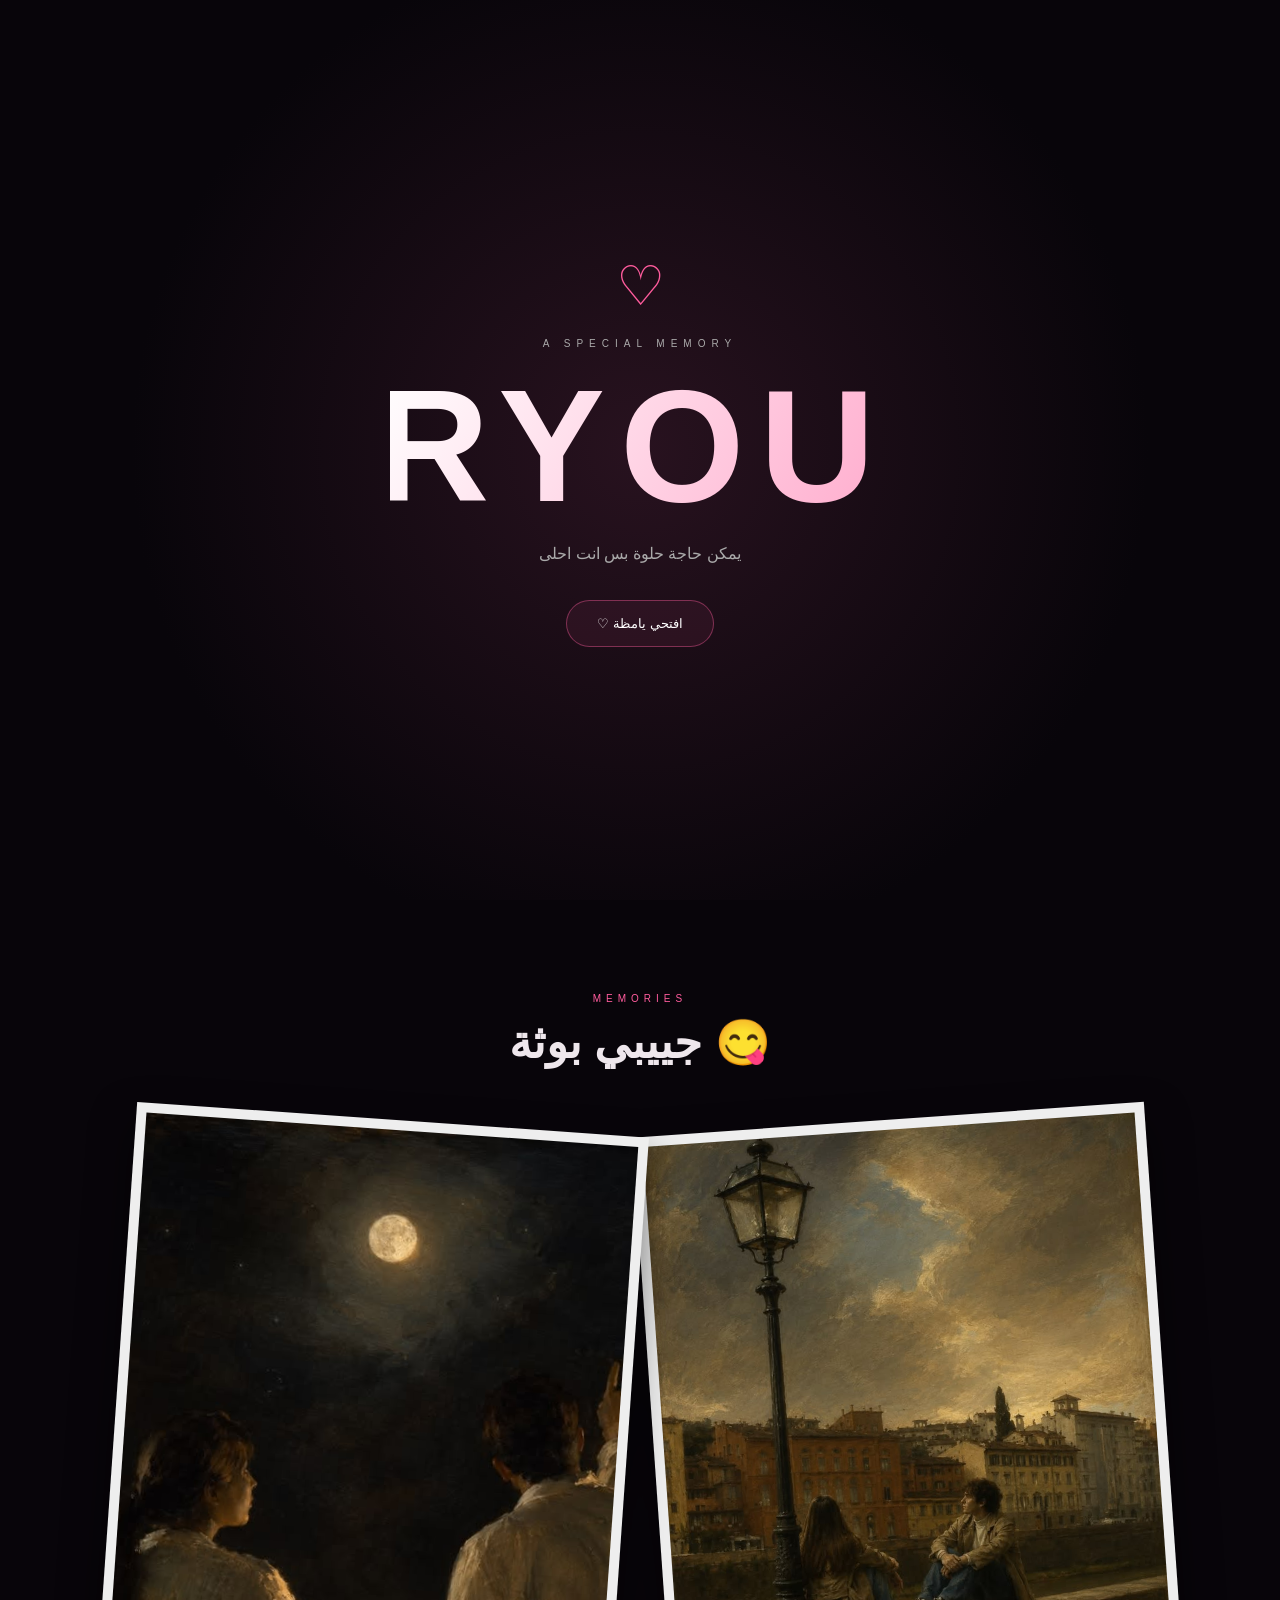
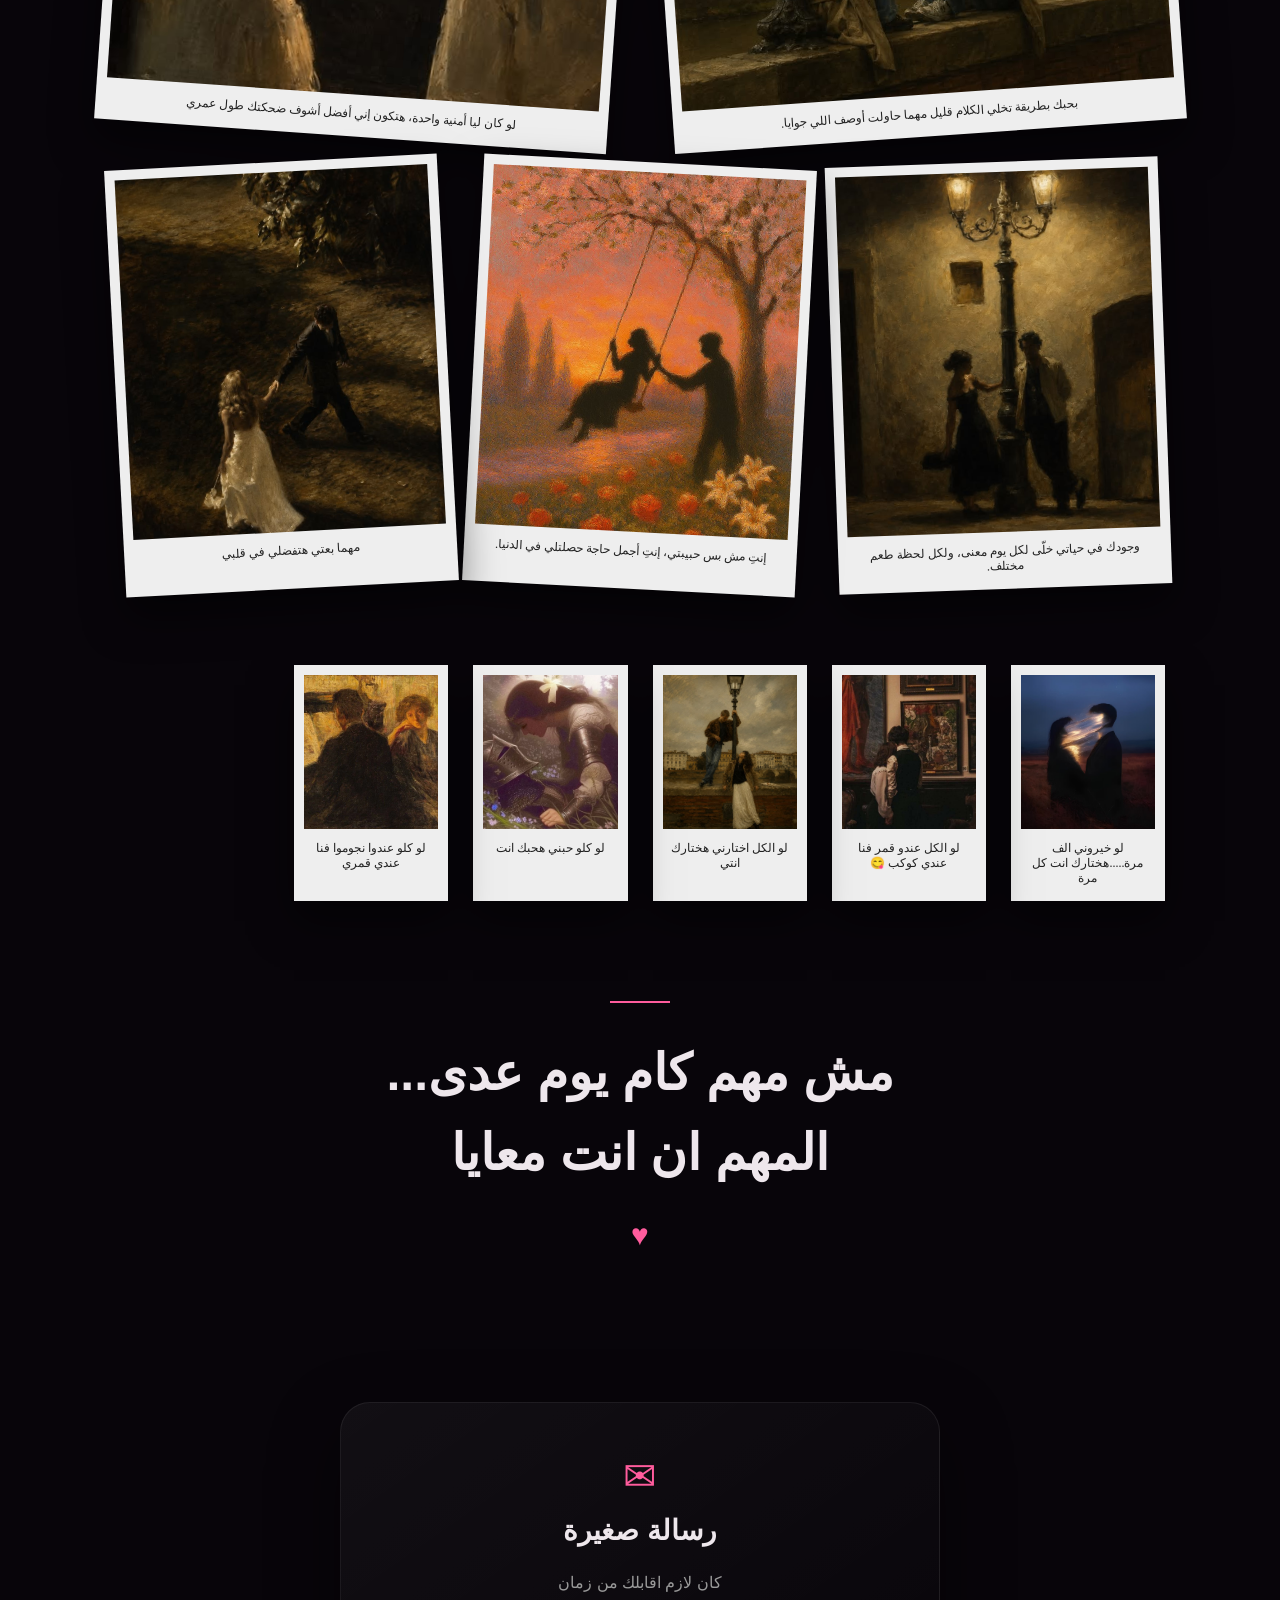
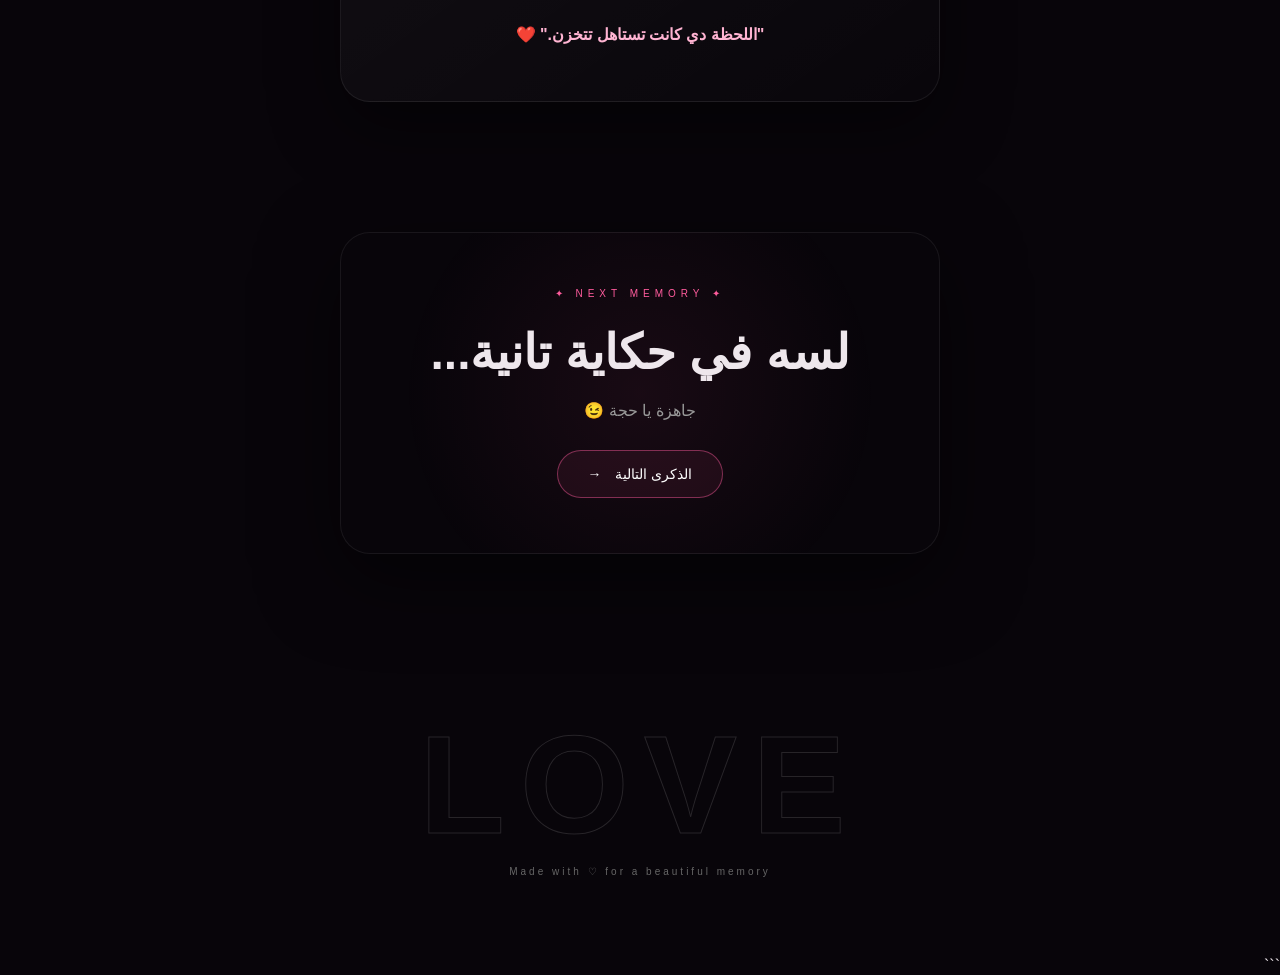
==== love.html @ 93a31495 "Update love.html" ====
```html
<!DOCTYPE html>
<html lang="ar" dir="rtl">

<head>
    <meta charset="UTF-8">
    <meta name="viewport" content="width=device-width, initial-scale=1.0">

    <title>LOVE ♡</title>

    <!-- CSS -->
    <link rel="stylesheet" href="./love.css">
</head>

<body>

    <!-- الخلفية -->
    <div class="background">
        <div class="glow glow1"></div>
        <div class="glow glow2"></div>
        <div class="stars"></div>
    </div>


    <!-- شاشة البداية -->
    <section class="intro" id="intro">

        <div class="intro-box">

            <div class="mini-heart">♡</div>

            <p class="intro-small">
                A SPECIAL MEMORY
            </p>

            <h1>FORYOU</h1>

            <p class="intro-text">
                يمكن حاجة حلوة بس انت احلى
            </p>

            <button id="openBtn">
                افتحي يامظة
                <span>♡</span>
            </button>

        </div>

    </section>


    <main>

        <!-- الهيدر -->
        <header class="hero">

            <span class="label">
                ✦ انا عندي لعنيكي كلام ✦
            </span>

            <h2>
                هنا كل صورة...
                <br>
                بتحكي حكاية
            </h2>

            <p>
                لحظات صغيرة، بس معناها كبير.
            </p>

        </header>


        <!-- مشغل الأغنية -->
        <section class="music-section">

            <div class="music-card">

                <div class="music-disc">
                    <div class="disc-center">♡</div>
                </div>

                <div class="music-info">

                    <span>NOW PLAYING</span>

                    <h3>
                        انا عندي لعنيكي كلام
                    </h3>

                    <p>
                        شغلي
                    </p>

                    <div class="progress">
                        <div id="progress"></div>
                    </div>

                </div>

                <button class="play-btn" id="playBtn">
                    ▶
                </button>

            </div>

            <!-- مهم: استخدم ./ بدل / -->
            <audio id="song" src=".esmy.mp3"></audio>

        </section>


        <!-- العبارة -->
        <section class="quote">

            <span>01</span>

            <p>
                "أجمل الذكريات مش اللي بنخطط لها،
                هي اللي بتيجي فجأة وتفضل في القلب بحبك."
            </p>

        </section>


        <!-- معرض الصور -->
        <section class="gallery">

            <div class="section-title">

                <span>MEMORIES</span>

                <h3>
                    😋 جييبي بوثة
                </h3>

            </div>


            <div class="photos">


                <div class="photo photo1">

                    <img src="love1.jpg" alt="Memory 1">

                    <div class="photo-caption">
                        بحبك بطريقة تخلي الكلام قليل مهما حاولت أوصف اللي جوايا.
                    </div>

                </div>


                <div class="photo photo2">

                    <img src="love2.jpg" alt="Memory 2">

                    <div class="photo-caption">
                        لو كان ليا أمنية واحدة، هتكون إني أفضل أشوف ضحكتك طول عمري
                    </div>

                </div>


                <div class="photo photo3">

                    <img src="love3.jpg" alt="Memory 3">

                    <div class="photo-caption">
                        وجودك في حياتي خلّى لكل يوم معنى، ولكل لحظة طعم مختلف.
                    </div>

                </div>


                <div class="photo photo4">

                    <img src="love4.jpg" alt="Memory 4">

                    <div class="photo-caption">
                        إنتِ مش بس حبيبتي، إنتِ أجمل حاجة حصلتلي في الدنيا.
                    </div>

                </div>


                <div class="photo photo5">

                    <img src="love5.jpg" alt="Memory 5">

                    <div class="photo-caption">
                        مهما بعتي هتفضلي في قلبي
                    </div>

                </div>


                <div class="photo photo6">

                    <img src="love6.jpg" alt="Memory 6">

                    <div class="photo-caption">
                        لو خيروني الف مرة.....هختارك انت كل مرة
                    </div>

                </div>


                <div class="photo photo7">

                    <img src="love7.jpg" alt="Memory 7">

                    <div class="photo-caption">
                        لو الكل عندو قمر فنا عندي كوكب 😋
                    </div>

                </div>


                <div class="photo photo8">

                    <img src="love8.jpg" alt="Memory 8">

                    <div class="photo-caption">
                        لو الكل اختارني هختارك انتي
                    </div>

                </div>


                <div class="photo photo9">

                    <img src="love9.jpg" alt="Memory 9">

                    <div class="photo-caption">
                        لو كلو حبني هحبك انت
                    </div>

                </div>


                <div class="photo photo10">

                    <img src="love10.jpg" alt="Memory 10">

                    <div class="photo-caption">
                        لو كلو عندوا نجوموا فنا عندي قمري
                    </div>

                </div>


            </div>

        </section>


        <!-- عبارة كبيرة -->
        <section class="big-quote">

            <div class="quote-line"></div>

            <h3>
                مش مهم كام يوم عدى...
                <br>
                المهم ان انت معايا
            </h3>

            <div class="quote-heart">
                ♥
            </div>

        </section>


        <!-- بطاقة الرسالة -->
        <section class="message">

            <div class="message-card">

                <div class="envelope">
                    ✉
                </div>

                <h3>
                    رسالة صغيرة
                </h3>

                <p>
                    كان لازم اقابلك من زمان
                </p>

                <strong>
                    "اللحظة دي كانت تستاهل تتخزن." ❤️
                </strong>

            </div>

        </section>


        <!-- الانتقال للصفحة التالية -->
        <section class="next-page">

            <div class="next-content">

                <span>
                    ✦ NEXT MEMORY ✦
                </span>

                <h3>
                    لسه في حكاية تانية...
                </h3>

                <p>
                    جاهزة يا حجة 😉
                </p>

                <button id="nextBtn">
                    الذكرى التالية
                    <span>→</span>
                </button>

            </div>

        </section>


        <!-- النهاية -->
        <footer>

            <h2>
                LOVE
            </h2>

            <p>
                Made with ♡ for a beautiful memory
            </p>

        </footer>

    </main>


    <!-- عارض الصور -->
    <div class="lightbox" id="lightbox">

        <button id="closeLightbox">
            ×
        </button>

        <img id="lightboxImg" src="" alt="">

    </div>


    <!-- JavaScript -->
    <script src="love.js"></script>

</body>

</html>
```
---- love.css ----
* {
    margin: 0;
    padding: 0;
    box-sizing: border-box;
}

:root {
    --pink: #ff5c9d;
    --soft: #ffb4d2;
    --dark: #08050a;
    --card: #151016;
    --text: #eee7ec;
}

html {
    scroll-behavior: smooth;
}

body {
    background: var(--dark);
    color: var(--text);
    font-family: Arial, sans-serif;
    overflow-x: hidden;
}


/* =========================
   BACKGROUND
========================= */

.background {
    position: fixed;
    inset: 0;
    z-index: -1;
    overflow: hidden;
}

.glow {
    position: absolute;
    width: 450px;
    height: 450px;
    border-radius: 50%;
    filter: blur(150px);
    opacity: .13;
}

.glow1 {
    background: #ff3d91;
    top: -200px;
    right: -150px;
}

.glow2 {
    background: #803cff;
    bottom: -200px;
    left: -150px;
}

.stars {
    position: absolute;
    inset: 0;

    background-image:
        radial-gradient(circle, #fff 1px, transparent 1px);

    background-size: 70px 70px;

    opacity: .15;

    animation: starsMove 20s linear infinite;
}

@keyframes starsMove {
    from {
        transform: translateY(0);
    }

    to {
        transform: translateY(-70px);
    }
}


/* =========================
   INTRO
========================= */

.intro {
    position: fixed;
    inset: 0;
    z-index: 100;

    display: flex;
    align-items: center;
    justify-content: center;

    background:
        radial-gradient(
            circle at center,
            #28121f,
            #08050a 65%
        );

    transition: 1s ease;
}

.intro.hide {
    opacity: 0;
    transform: scale(1.15);
    pointer-events: none;
}

.intro-box {
    text-align: center;
    width: 90%;
    max-width: 500px;
}

.mini-heart {
    font-size: 55px;
    color: var(--pink);

    animation: heartbeat 1.5s infinite;
}

@keyframes heartbeat {

    50% {
        transform: scale(1.2);
    }

}

.intro-small {
    margin-top: 20px;

    font-size: 10px;
    letter-spacing: 6px;

    color: #aaa;
}

.intro h1 {
    margin-top: 5px;

    font-size: clamp(80px, 20vw, 160px);

    letter-spacing: 15px;

    color: transparent;

    background:
        linear-gradient(
            120deg,
            white,
            var(--soft),
            var(--pink),
            white
        );

    background-size: 300%;

    -webkit-background-clip: text;

    animation: gradient 5s linear infinite;
}

@keyframes gradient {

    to {
        background-position: 300%;
    }

}

.intro-text {
    color: #aaa;
    line-height: 2;
}

#openBtn {
    margin-top: 30px;

    padding: 15px 30px;

    border-radius: 50px;

    border: 1px solid #ff5c9d66;

    background: #ff5c9d12;

    color: white;

    cursor: pointer;

    transition: .4s;
}

#openBtn:hover {
    background: var(--pink);
    transform: translateY(-4px);

    box-shadow:
        0 15px 40px #ff5c9d40;
}


/* =========================
   MAIN
========================= */

main {
    width: min(1050px, 92%);
    margin: auto;

    padding: 80px 0;
}


/* =========================
   HERO
========================= */

.hero {
    text-align: center;
    padding: 50px 0;
}

.label {
    color: var(--pink);

    font-size: 10px;

    letter-spacing: 5px;
}

.hero h2 {
    margin-top: 20px;

    font-size: clamp(35px, 7vw, 70px);

    line-height: 1.2;
}

.hero p {
    margin-top: 20px;

    color: #9d949b;
}


/* =========================
   MUSIC
========================= */

.music-section {
    margin: 60px auto;

    max-width: 700px;
}

.music-card {
    display: flex;

    align-items: center;

    gap: 20px;

    padding: 20px;

    border-radius: 25px;

    background:
        linear-gradient(
            145deg,
            #ffffff0c,
            #ffffff02
        );

    border: 1px solid #ffffff12;

    backdrop-filter: blur(15px);

    box-shadow:
        0 25px 70px #0008;
}

.music-disc {
    flex: 0 0 75px;

    width: 75px;
    height: 75px;

    border-radius: 50%;

    background:
        repeating-radial-gradient(
            circle,
            #171419 0,
            #171419 4px,
            #252028 5px,
            #111 7px
        );

    display: flex;
    justify-content: center;
    align-items: center;

    animation: disc 5s linear infinite;
    animation-play-state: paused;
}

.music-disc.playing {
    animation-play-state: running;
}

@keyframes disc {
    to {
        transform: rotate(360deg);
    }
}

.disc-center {
    width: 25px;
    height: 25px;

    display: flex;
    align-items: center;
    justify-content: center;

    border-radius: 50%;

    background: var(--pink);

    color: white;
}

.music-info {
    flex: 1;
}

.music-info span {
    color: var(--pink);

    font-size: 9px;

    letter-spacing: 3px;
}

.music-info h3 {
    margin-top: 6px;
}

.music-info p {
    margin-top: 5px;

    color: #777;

    font-size: 12px;
}

.progress {
    height: 3px;

    margin-top: 12px;

    background: #ffffff15;

    border-radius: 10px;
}

#progress {
    width: 0%;
    height: 100%;

    background: var(--pink);

    border-radius: inherit;
}

.play-btn {
    width: 50px;
    height: 50px;

    border-radius: 50%;

    border: 1px solid #ff5c9d60;

    background: #ff5c9d15;

    color: white;

    cursor: pointer;

    transition: .3s;
}

.play-btn:hover {
    background: var(--pink);

    transform: scale(1.08);
}


/* =========================
   QUOTE
========================= */

.quote {
    max-width: 700px;

    margin: 100px auto;

    text-align: center;
}

.quote span {
    color: var(--pink);

    font-size: 12px;

    letter-spacing: 5px;
}

.quote p {
    margin-top: 20px;

    font-size: clamp(22px, 4vw, 35px);

    line-height: 1.8;

    color: #ddd;
}


/* =========================
   GALLERY
========================= */

.gallery {
    margin-top: 120px;
}

.section-title {
    text-align: center;
}

.section-title span {
    color: var(--pink);

    font-size: 10px;

    letter-spacing: 5px;
}

.section-title h3 {
    margin-top: 12px;

    font-size: 45px;
}


/* الصور */

.photos {
    display: grid;

    grid-template-columns:
        repeat(6, 1fr);

    gap: 25px;

    margin-top: 50px;
}

.photo {
    position: relative;

    padding: 10px;

    background: #eee;

    box-shadow:
        0 20px 40px #0008;

    cursor: pointer;

    transition: .5s;

    opacity: 0;
    transform: translateY(50px) rotate(0);
}

.photo.show {
    opacity: 1;
}

.photo:hover {
    transform:
        translateY(-15px)
        rotate(0deg)
        scale(1.04);

    z-index: 5;

    box-shadow:
        0 30px 70px #000;
}

.photo img {
    display: block;

    width: 100%;

    aspect-ratio: 1 / 1.15;

    object-fit: cover;
}

.photo-caption {
    padding: 12px 5px 5px;

    color: #222;

    font-family: cursive;

    font-size: 12px;

    text-align: center;
}

.photo1 {
    grid-column: span 3;

    transform: rotate(-4deg);
}

.photo2 {
    grid-column: span 3;

    transform: rotate(4deg);
}

.photo3 {
    grid-column: span 2;

    transform: rotate(-2deg);
}

.photo4 {
    grid-column: span 2;

    transform: rotate(3deg);
}

.photo5 {
    grid-column: span 2;

    transform: rotate(-3deg);
}


/* =========================
   BIG QUOTE
========================= */

.big-quote {
    text-align: center;

    margin: 150px auto;

    max-width: 800px;
}

.quote-line {
    width: 60px;
    height: 2px;

    margin: auto;

    background: var(--pink);
}

.big-quote h3 {
    margin-top: 30px;

    font-size: clamp(28px, 5vw, 50px);

    line-height: 1.6;
}

.quote-heart {
    margin-top: 25px;

    color: var(--pink);

    font-size: 30px;

    animation: heartbeat 1.5s infinite;
}


/* =========================
   MESSAGE
========================= */

.message {
    display: flex;

    justify-content: center;

    margin-top: 100px;
}

.message-card {
    width: min(600px, 100%);

    padding: 50px 30px;

    text-align: center;

    border-radius: 30px;

    background:
        linear-gradient(
            145deg,
            #ffffff0b,
            #ffffff02
        );

    border: 1px solid #ffffff12;

    box-shadow: 0 25px 70px #0007;
}

.envelope {
    color: var(--pink);

    font-size: 40px;
}

.message-card h3 {
    margin-top: 15px;

    font-size: 28px;
}

.message-card p {
    margin-top: 20px;

    color: #999;

    line-height: 2;
}

.message-card strong {
    display: block;

    margin-top: 20px;

    color: var(--soft);

    line-height: 2;
}


/* =========================
   FOOTER
========================= */

footer {
    text-align: center;

    margin-top: 150px;
}

footer h2 {
    font-size: clamp(70px, 15vw, 140px);

    letter-spacing: 15px;

    color: transparent;

    -webkit-text-stroke: 1px #ffffff20;
}

footer p {
    color: #666;

    font-size: 10px;

    letter-spacing: 3px;
}


/* =========================
   LIGHTBOX
========================= */

.lightbox {
    position: fixed;

    inset: 0;

    z-index: 200;

    display: flex;

    align-items: center;
    justify-content: center;

    padding: 30px;

    background: #000d;

    opacity: 0;

    pointer-events: none;

    transition: .4s;
}

.lightbox.active {
    opacity: 1;

    pointer-events: auto;
}

.lightbox img {
    max-width: 90%;
    max-height: 85vh;

    object-fit: contain;

    border: 8px solid white;

    box-shadow:
        0 30px 100px black;

    animation: zoom .5s ease;
}

@keyframes zoom {

    from {
        transform: scale(.7);
    }

    to {
        transform: scale(1);
    }

}

#closeLightbox {
    position: absolute;

    top: 25px;
    right: 30px;

    width: 45px;
    height: 45px;

    border-radius: 50%;

    border: 1px solid #ffffff40;

    background: #ffffff10;

    color: white;

    font-size: 28px;

    cursor: pointer;
}


/* =========================
   MOBILE
========================= */

@media (max-width: 700px) {

    main {
        padding-top: 40px;
    }

    .music-card {
        padding: 15px;
        gap: 12px;
    }

    .music-disc {
        width: 60px;
        height: 60px;
        flex-basis: 60px;
    }

    .photos {
        display: block;
    }

    .photo {
        margin: 35px auto;

        width: 85%;
    }

    .photo1,
    .photo2,
    .photo3,
    .photo4,
    .photo5 {
        transform: rotate(0);
    }

    .section-title h3 {
        font-size: 38px;
    }

}


/* =========================
   NEXT PAGE
========================= */

.next-page {
    margin-top: 130px;
    display: flex;
    justify-content: center;
    text-align: center;
}

.next-content {
    width: min(600px, 100%);
    padding: 55px 25px;

    border-radius: 30px;

    background:
        radial-gradient(
            circle at center,
            #ff5c9d12,
            transparent 70%
        );

    border: 1px solid #ffffff12;

    box-shadow:
        0 25px 80px #0008;
}

.next-content > span {
    color: var(--pink);
    font-size: 10px;
    letter-spacing: 5px;
}

.next-content h3 {
    margin-top: 20px;

    font-size: clamp(28px, 6vw, 48px);

    line-height: 1.4;
}

.next-content p {
    margin-top: 15px;
    color: #999;
}

#nextBtn {
    margin-top: 30px;

    padding: 15px 30px;

    border-radius: 50px;

    border: 1px solid #ff5c9d70;

    background: #ff5c9d12;

    color: white;

    font-size: 14px;

    cursor: pointer;

    transition: .4s;
}

#nextBtn span {
    display: inline-block;
    margin-right: 10px;

    transition: .4s;
}

#nextBtn:hover {
    background: var(--pink);

    box-shadow:
        0 0 40px #ff5c9d50;

    transform: translateY(-5px);
}

#nextBtn:hover span {
    transform: translateX(-7px);
}


/* =========================
   ZOOM OUT TRANSITION
========================= */

body.zoom-out {
    animation: zoomOutPage 1.1s cubic-bezier(.7,0,.2,1) forwards;
}

@keyframes zoomOutPage {

    0% {
        opacity: 1;
        transform: scale(1);
        filter: blur(0);
    }

    55% {
        opacity: .8;
        transform: scale(.75);
        filter: blur(2px);
    }

    100% {
        opacity: 0;
        transform: scale(.05);
        filter: blur(12px);
    }

}
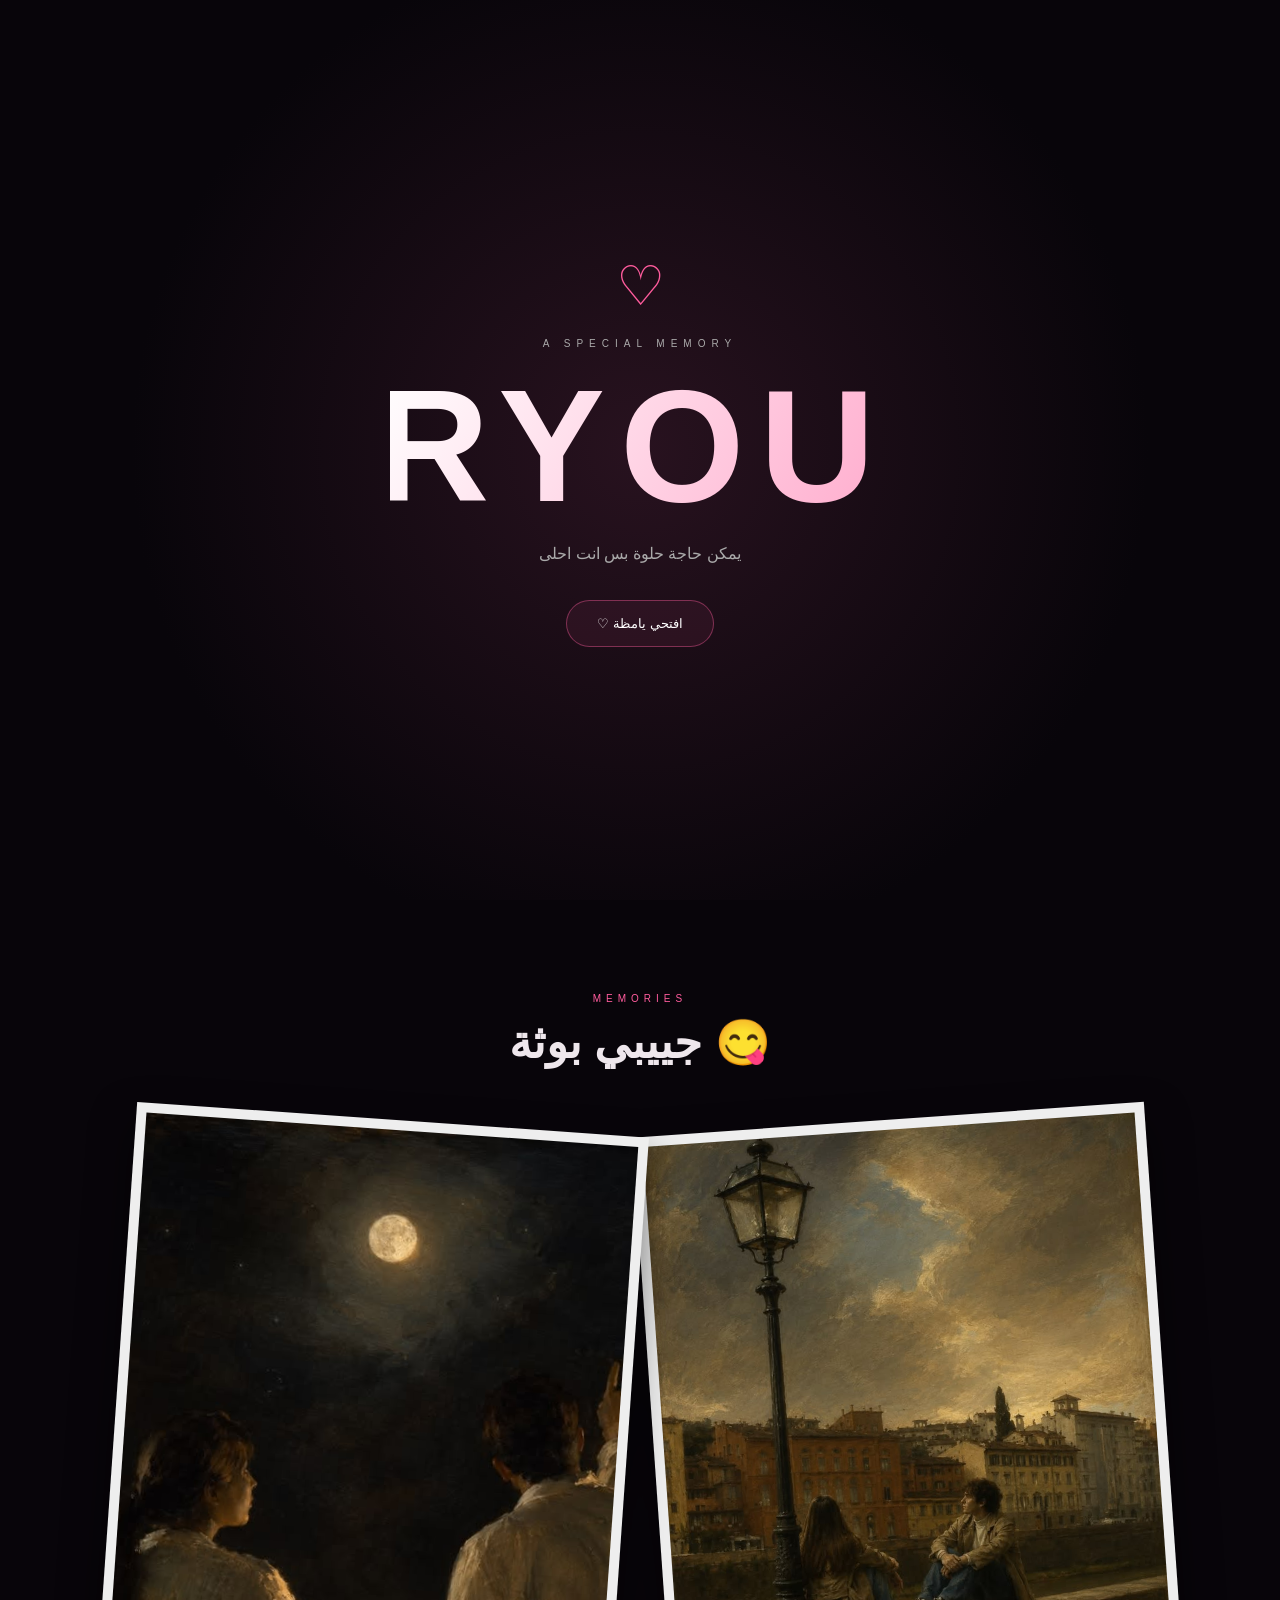
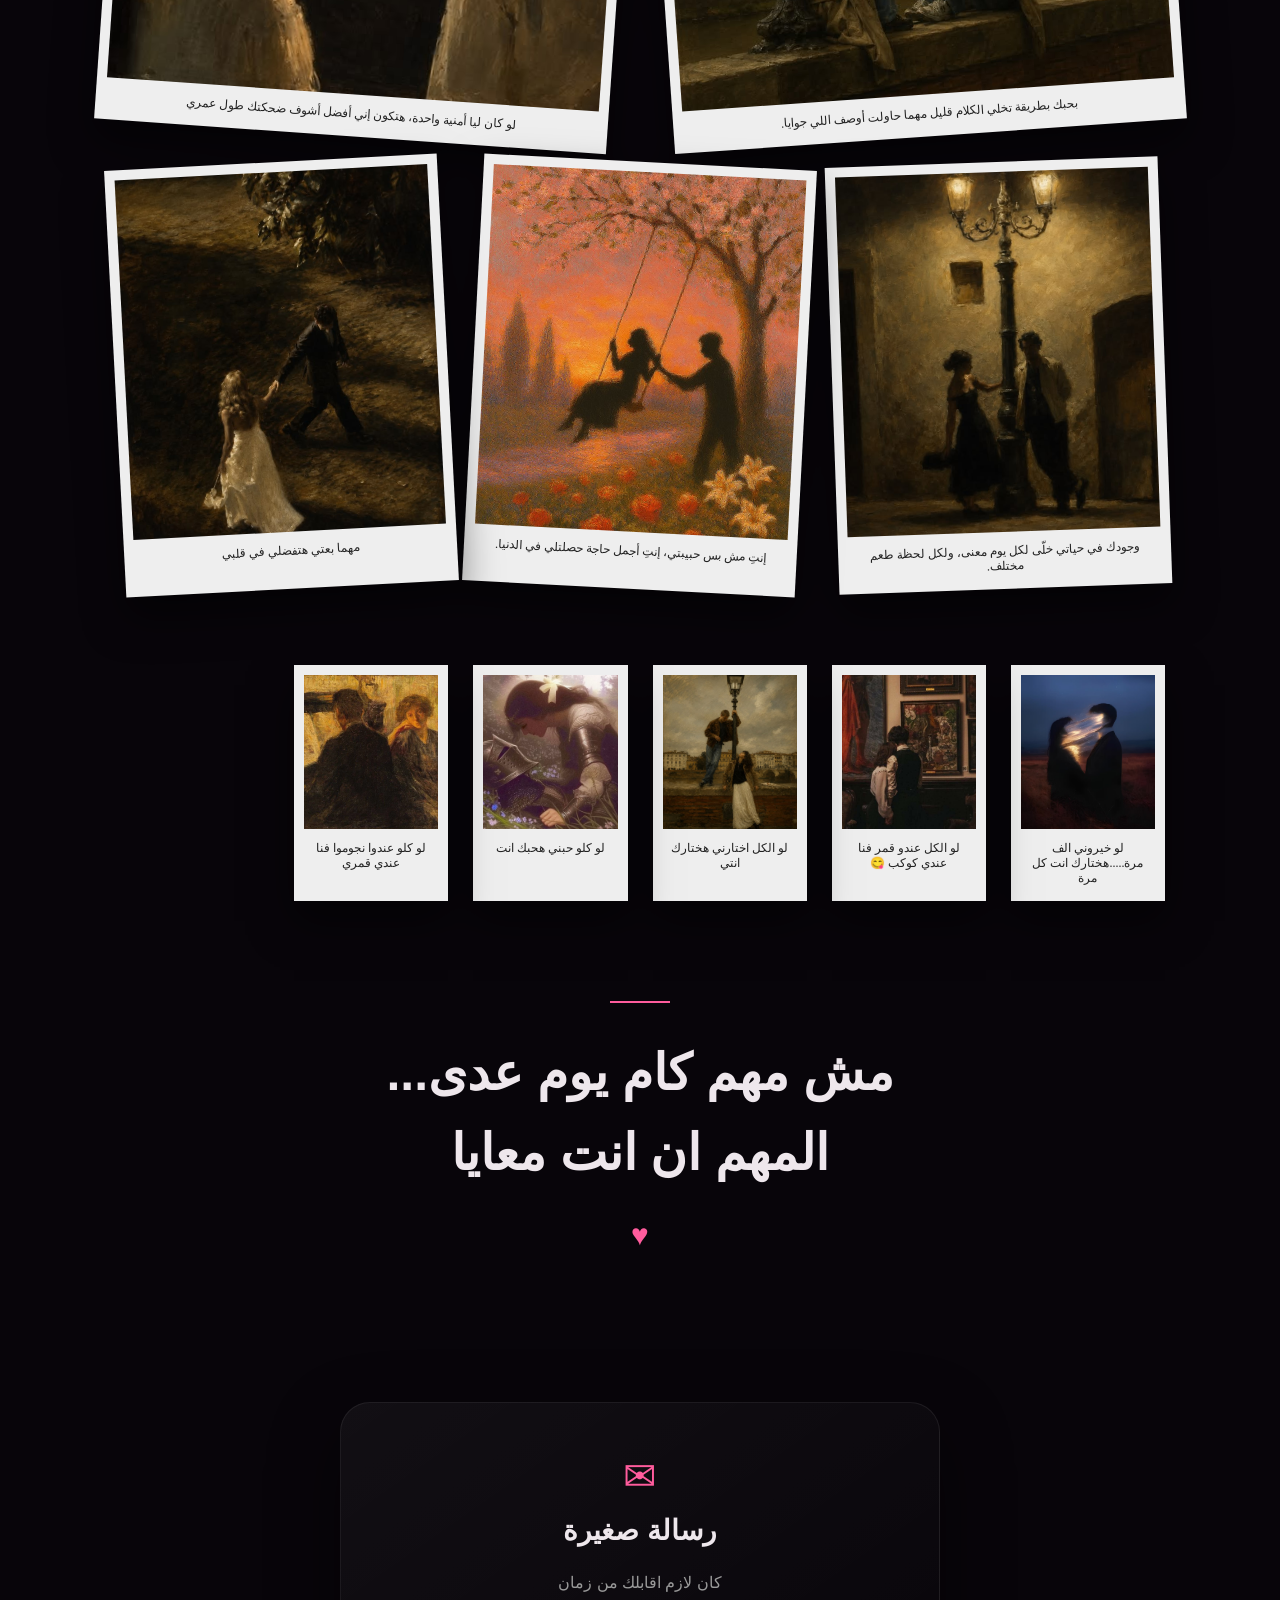
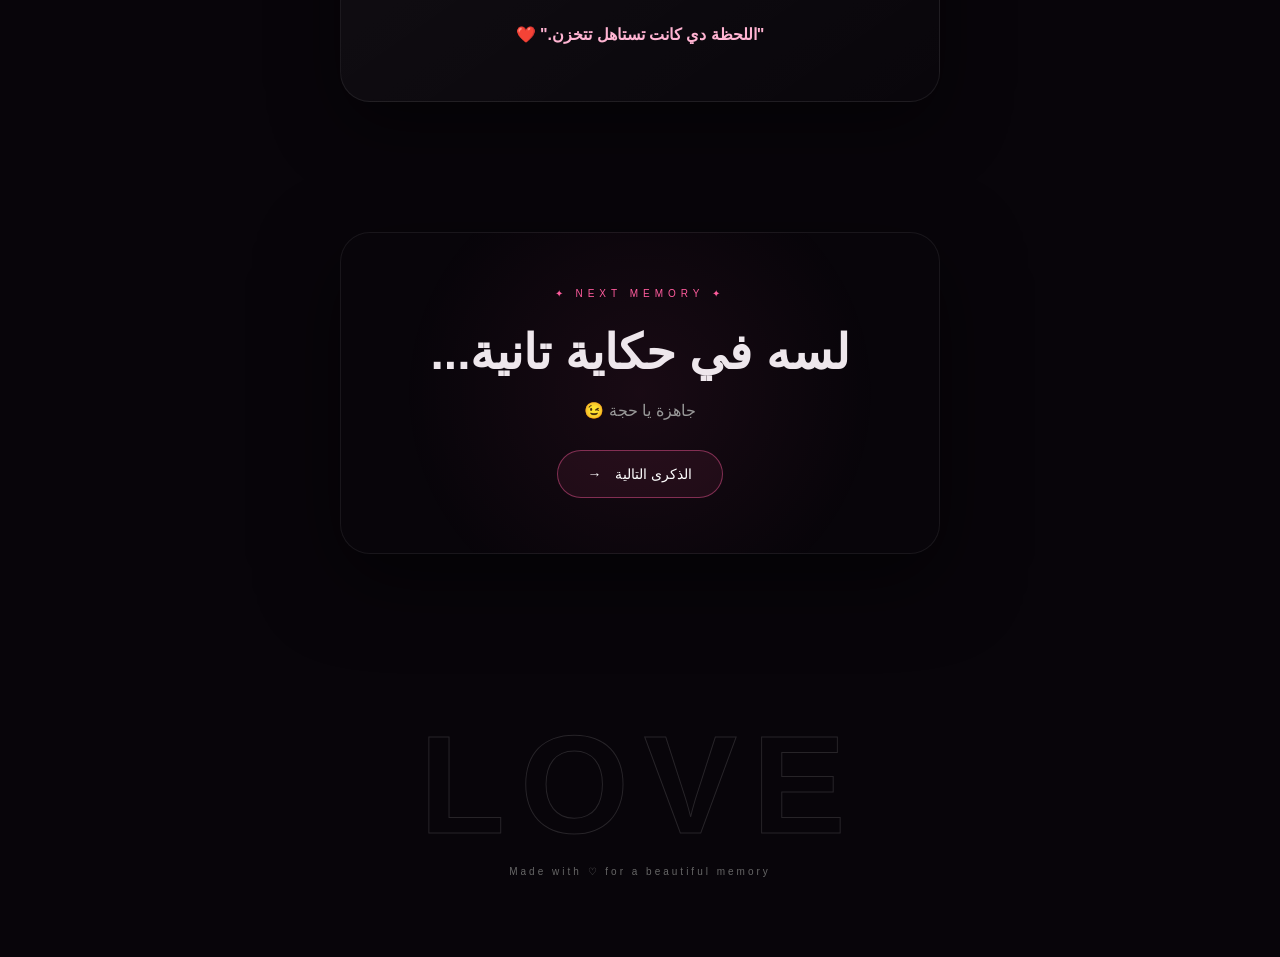
==== commit a74d4d42: "Update love.html" ====
--- a/love.html
+++ b/love.html
@@ -360,4 +360,3 @@
 </body>
 
 </html>
-```
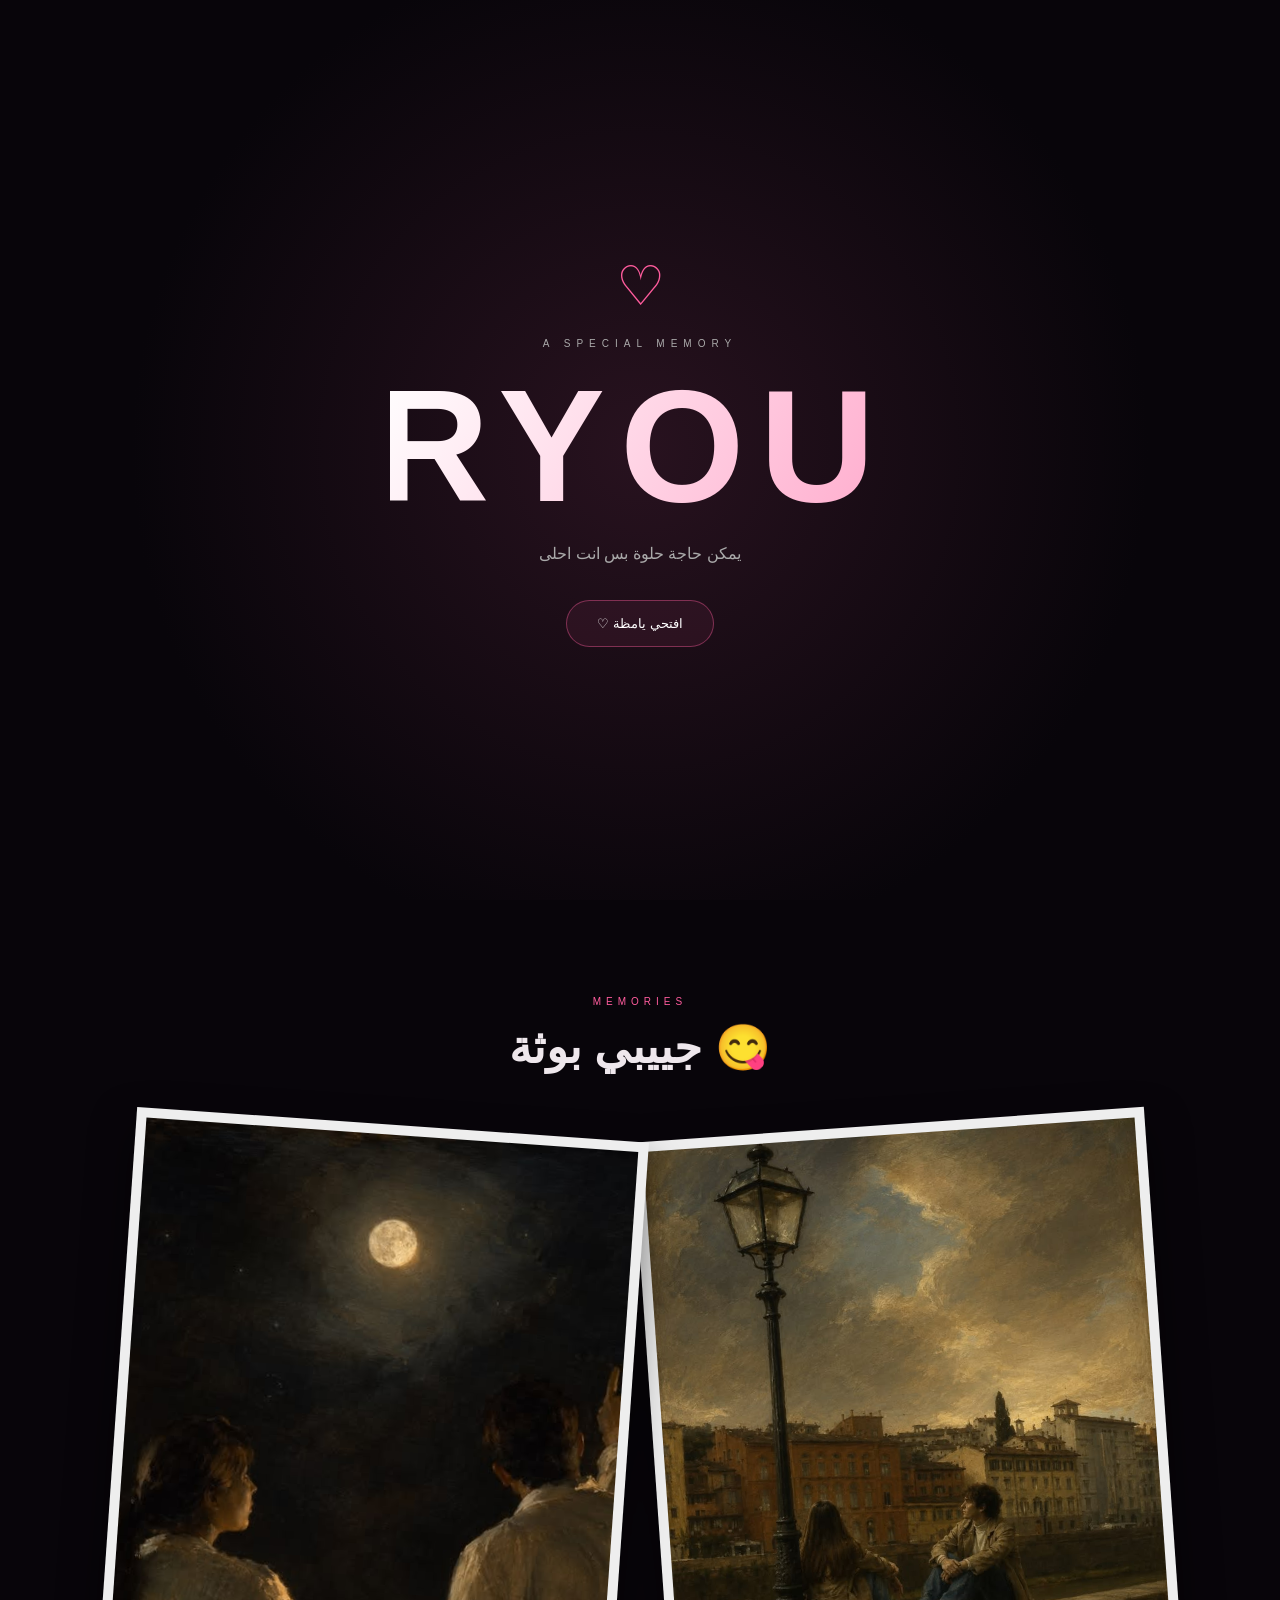
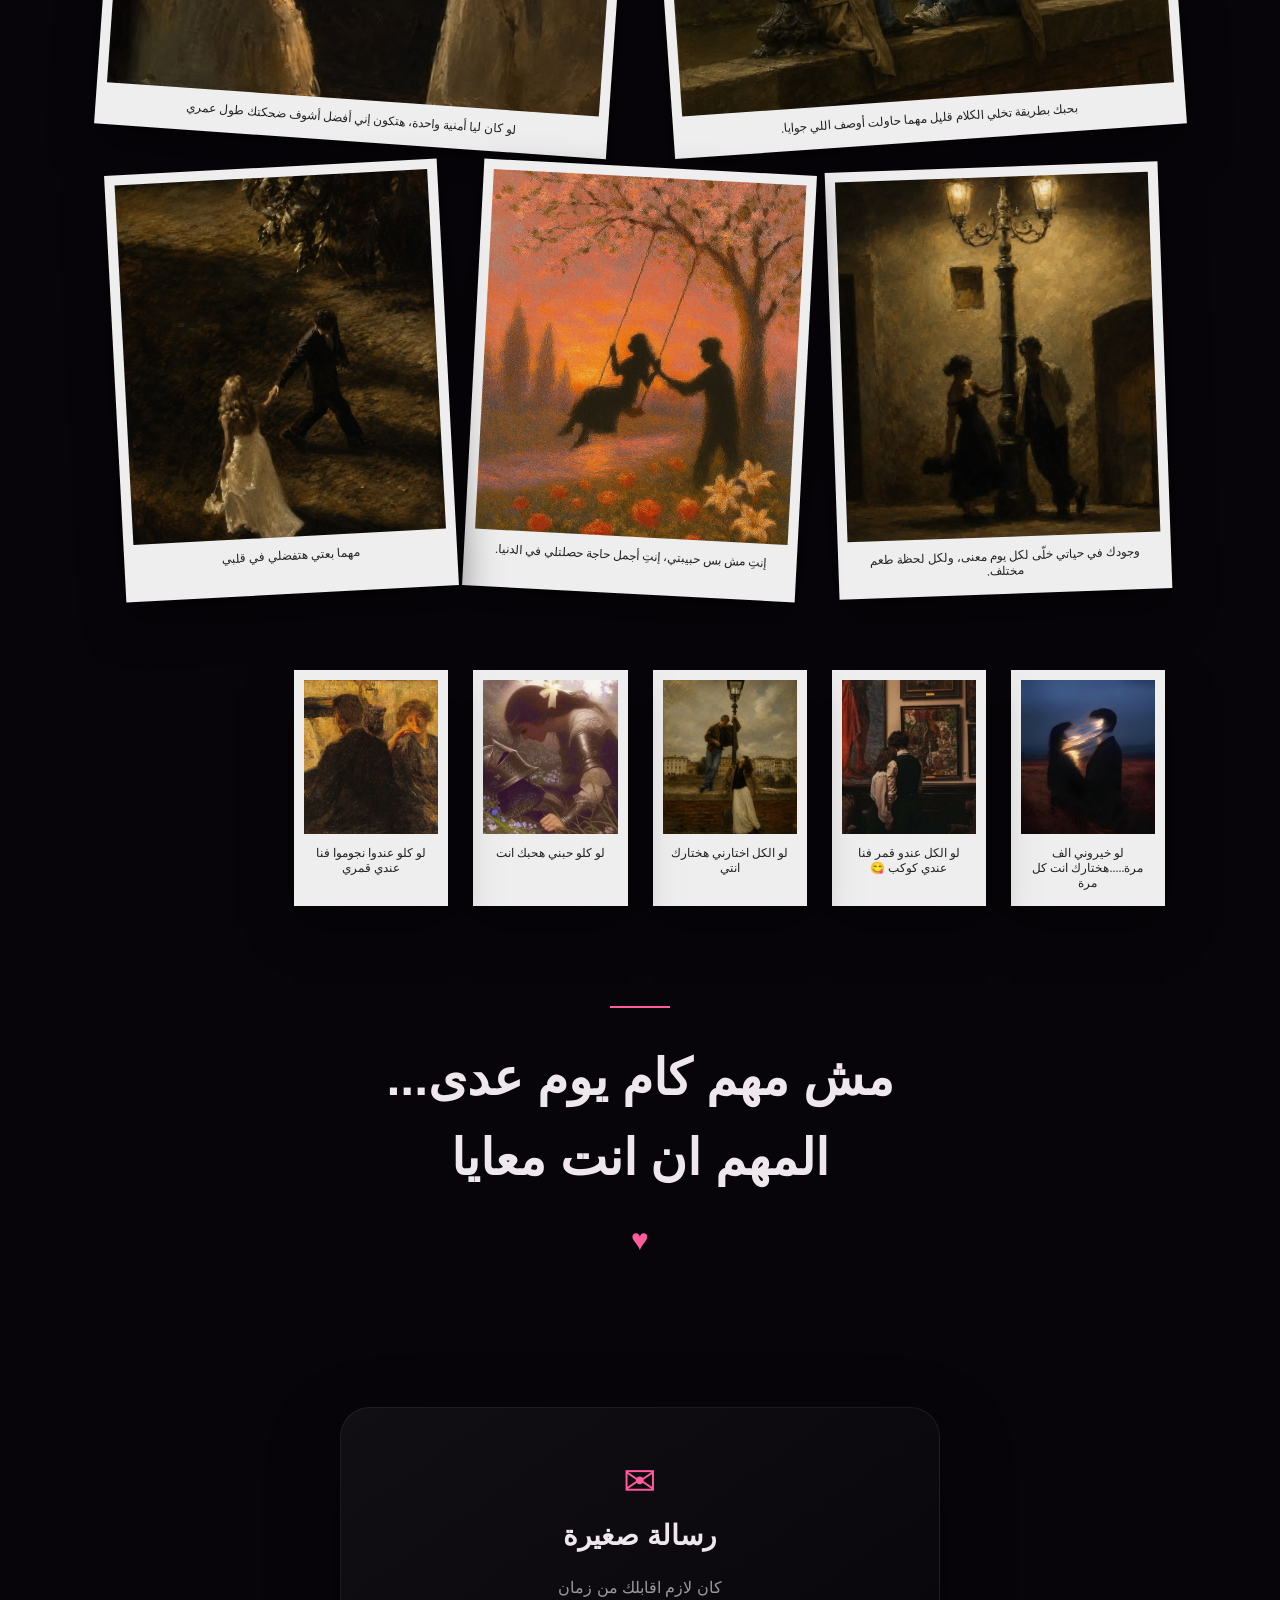
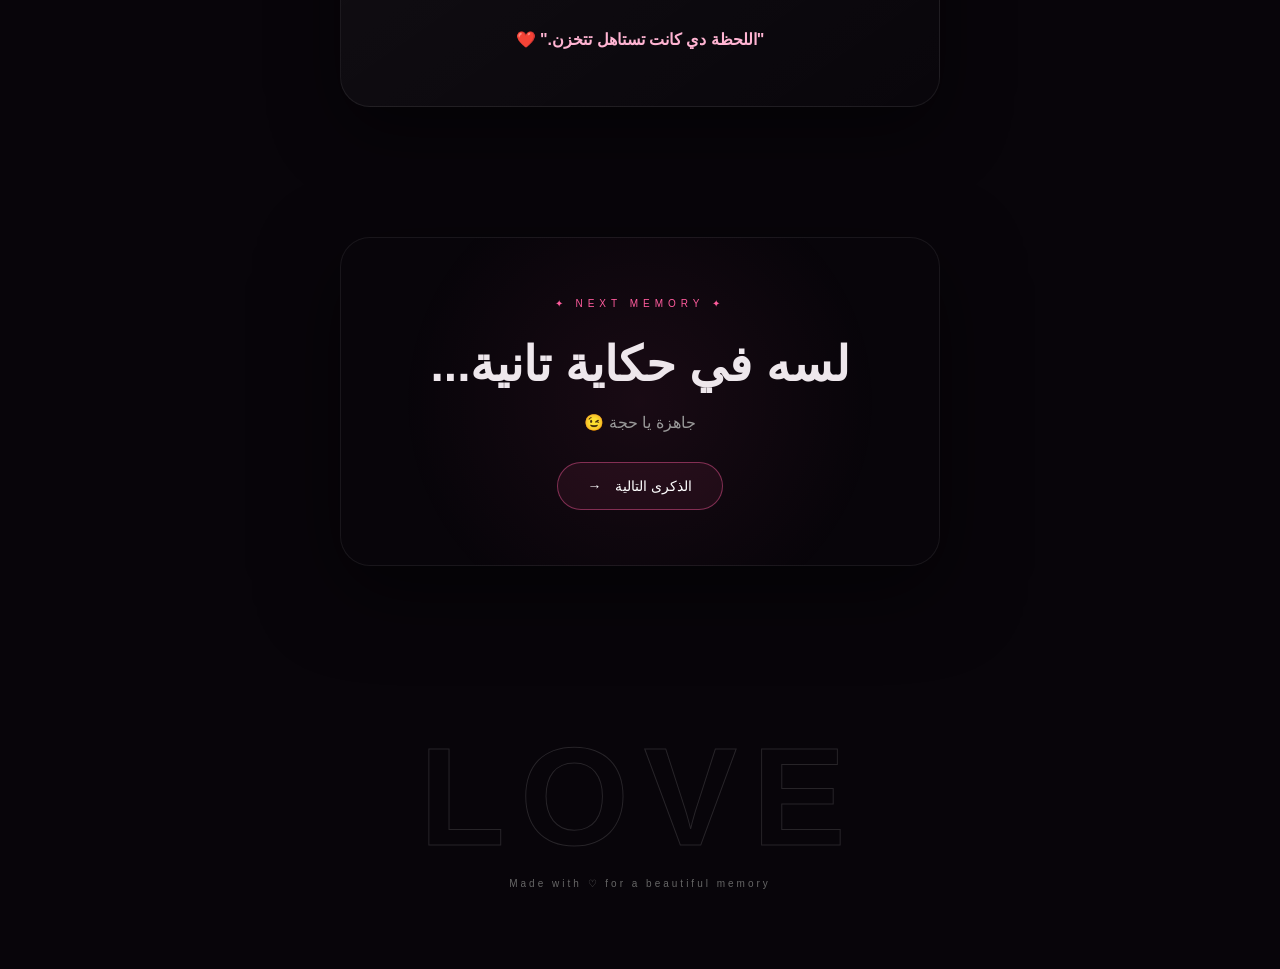
==== commit 06eaf0c0: "love.html" ====
--- a/love.html
+++ b/love.html
@@ -1,4 +1,3 @@
-```html
 <!DOCTYPE html>
 <html lang="ar" dir="rtl">
 
@@ -9,7 +8,7 @@
     <title>LOVE ♡</title>
 
     <!-- CSS -->
-    <link rel="stylesheet" href="./love.css">
+    <link rel="stylesheet" href="love.css">
 </head>
 
 <body>
@@ -103,10 +102,8 @@
                 </button>
 
             </div>
-
             <!-- مهم: استخدم ./ بدل / -->
-            <audio id="song" src=".esmy.mp3"></audio>
-
+            <audio id="song" src="esmy.mp3"></audio>
         </section>
 
 
@@ -121,8 +118,6 @@
             </p>
 
         </section>
-
-
         <!-- معرض الصور -->
         <section class="gallery">
 
@@ -136,7 +131,6 @@
 
             </div>
 
-
             <div class="photos">
 
 
@@ -149,8 +143,6 @@
                     </div>
 
                 </div>
-
-
                 <div class="photo photo2">
 
                     <img src="love2.jpg" alt="Memory 2">
@@ -160,8 +152,6 @@
                     </div>
 
                 </div>
-
-
                 <div class="photo photo3">
 
                     <img src="love3.jpg" alt="Memory 3">
@@ -171,8 +161,6 @@
                     </div>
 
                 </div>
-
-
                 <div class="photo photo4">
 
                     <img src="love4.jpg" alt="Memory 4">
@@ -183,7 +171,6 @@
 
                 </div>
 
-
                 <div class="photo photo5">
 
                     <img src="love5.jpg" alt="Memory 5">
@@ -191,9 +178,7 @@
                     <div class="photo-caption">
                         مهما بعتي هتفضلي في قلبي
                     </div>
-
-                </div>
-
+                </div>
 
                 <div class="photo photo6">
 
@@ -202,9 +187,7 @@
                     <div class="photo-caption">
                         لو خيروني الف مرة.....هختارك انت كل مرة
                     </div>
-
-                </div>
-
+                </div>
 
                 <div class="photo photo7">
 
@@ -215,8 +198,6 @@
                     </div>
 
                 </div>
-
-
                 <div class="photo photo8">
 
                     <img src="love8.jpg" alt="Memory 8">
@@ -224,21 +205,14 @@
                     <div class="photo-caption">
                         لو الكل اختارني هختارك انتي
                     </div>
-
-                </div>
-
-
+                </div>
                 <div class="photo photo9">
 
                     <img src="love9.jpg" alt="Memory 9">
-
                     <div class="photo-caption">
                         لو كلو حبني هحبك انت
                     </div>
-
-                </div>
-
-
+                </div>
                 <div class="photo photo10">
 
                     <img src="love10.jpg" alt="Memory 10">
@@ -265,7 +239,6 @@
                 <br>
                 المهم ان انت معايا
             </h3>
-
             <div class="quote-heart">
                 ♥
             </div>
@@ -289,7 +262,6 @@
                 <p>
                     كان لازم اقابلك من زمان
                 </p>
-
                 <strong>
                     "اللحظة دي كانت تستاهل تتخزن." ❤️
                 </strong>
@@ -324,11 +296,8 @@
             </div>
 
         </section>
-
-
         <!-- النهاية -->
         <footer>
-
             <h2>
                 LOVE
             </h2>
@@ -336,27 +305,18 @@
             <p>
                 Made with ♡ for a beautiful memory
             </p>
-
         </footer>
-
     </main>
-
-
     <!-- عارض الصور -->
     <div class="lightbox" id="lightbox">
 
-        <button id="closeLightbox">
-            ×
+        <button id="closeLightbox">   ×
         </button>
-
         <img id="lightboxImg" src="" alt="">
-
     </div>
-
 
     <!-- JavaScript -->
     <script src="love.js"></script>
-
 </body>
 
 </html>
